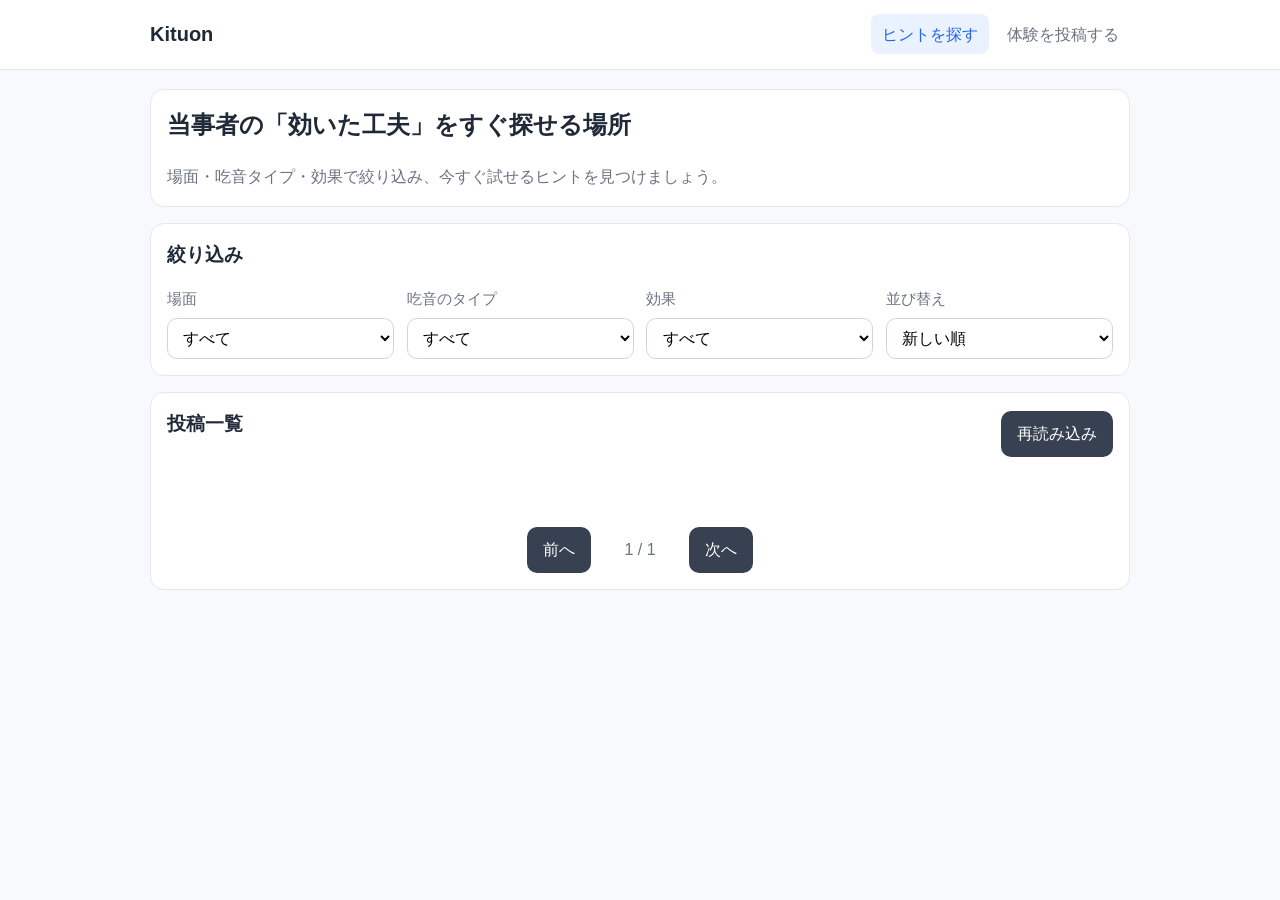
==== index.html @ 6b1cd7b8 "Create Kituon web app with Supabase integration" ====
<!doctype html>
<html lang="ja">
  <head>
    <meta charset="UTF-8" />
    <meta name="viewport" content="width=device-width, initial-scale=1.0" />
    <title>Kituon | ヒントを探す</title>
    <link rel="stylesheet" href="./styles.css" />
  </head>
  <body>
    <header class="site-header">
      <div class="container header-inner">
        <h1 class="logo">Kituon</h1>
        <nav class="nav">
          <a class="nav-link active" href="./index.html">ヒントを探す</a>
          <a class="nav-link" href="./submit.html">体験を投稿する</a>
        </nav>
      </div>
    </header>

    <main class="container page">
      <section class="intro card">
        <h2>当事者の「効いた工夫」をすぐ探せる場所</h2>
        <p>
          場面・吃音タイプ・効果で絞り込み、今すぐ試せるヒントを見つけましょう。
        </p>
      </section>

      <section class="card">
        <h3>絞り込み</h3>
        <div class="filters">
          <label class="field">
            <span>場面</span>
            <select id="filterSituation">
              <option value="">すべて</option>
            </select>
          </label>
          <label class="field">
            <span>吃音のタイプ</span>
            <select id="filterType">
              <option value="">すべて</option>
            </select>
          </label>
          <label class="field">
            <span>効果</span>
            <select id="filterEffect">
              <option value="">すべて</option>
            </select>
          </label>
          <label class="field">
            <span>並び替え</span>
            <select id="sortOrder">
              <option value="newest">新しい順</option>
              <option value="oldest">古い順</option>
              <option value="effect_desc">効果が高い順</option>
            </select>
          </label>
        </div>
      </section>

      <section class="card">
        <div class="list-header">
          <h3>投稿一覧</h3>
          <button id="reloadButton" class="button button-secondary" type="button">
            再読み込み
          </button>
        </div>
        <p id="statusMessage" class="status-message" aria-live="polite"></p>
        <div id="tipsList" class="tips-list"></div>
        <div class="pagination">
          <button id="prevPageButton" class="button button-secondary" type="button">
            前へ
          </button>
          <span id="pageInfo" class="page-info">1 / 1</span>
          <button id="nextPageButton" class="button button-secondary" type="button">
            次へ
          </button>
        </div>
      </section>
    </main>

    <script src="./js/config.js"></script>
    <script type="module" src="./js/list.js"></script>
  </body>
</html>
---- styles.css ----
:root {
  --bg: #f7f9fc;
  --card: #ffffff;
  --text: #1f2937;
  --muted: #6b7280;
  --line: #e5e7eb;
  --primary: #2563eb;
  --primary-strong: #1d4ed8;
}

* {
  box-sizing: border-box;
}

body {
  margin: 0;
  font-family: -apple-system, BlinkMacSystemFont, "Segoe UI", sans-serif;
  background: var(--bg);
  color: var(--text);
  line-height: 1.6;
}

.container {
  width: min(100% - 2rem, 980px);
  margin-inline: auto;
}

.site-header {
  background: var(--card);
  border-bottom: 1px solid var(--line);
  position: sticky;
  top: 0;
  z-index: 10;
}

.header-inner {
  display: flex;
  align-items: center;
  justify-content: space-between;
  gap: 1rem;
  padding: 0.9rem 0;
}

.logo {
  margin: 0;
  font-size: 1.25rem;
}

.nav {
  display: flex;
  gap: 0.4rem;
}

.nav-link {
  text-decoration: none;
  color: var(--muted);
  padding: 0.45rem 0.7rem;
  border-radius: 8px;
}

.nav-link.active {
  color: var(--primary);
  background: #eaf1ff;
}

.page {
  padding: 1.2rem 0 2.2rem;
  display: grid;
  gap: 1rem;
}

.card {
  background: var(--card);
  border: 1px solid var(--line);
  border-radius: 14px;
  padding: 1rem;
}

.card h2,
.card h3 {
  margin-top: 0;
}

.intro p {
  margin-bottom: 0;
  color: var(--muted);
}

.filters,
.form {
  display: grid;
  gap: 0.8rem;
}

.field {
  display: grid;
  gap: 0.35rem;
}

.field span {
  font-size: 0.92rem;
  color: var(--muted);
}

input,
select,
textarea,
.button {
  font: inherit;
}

select,
textarea {
  width: 100%;
  border: 1px solid #d1d5db;
  border-radius: 10px;
  padding: 0.65rem 0.7rem;
  background: #fff;
}

textarea {
  resize: vertical;
}

.button {
  width: fit-content;
  border: none;
  border-radius: 10px;
  padding: 0.65rem 1rem;
  color: #fff;
  background: var(--primary);
  cursor: pointer;
}

.button:hover {
  background: var(--primary-strong);
}

.button:disabled {
  opacity: 0.65;
  cursor: not-allowed;
}

.button-secondary {
  background: #374151;
}

.button-secondary:hover {
  background: #1f2937;
}

.list-header {
  display: flex;
  justify-content: space-between;
  align-items: center;
  gap: 0.8rem;
}

.status-message {
  min-height: 1.3rem;
  color: var(--muted);
}

.tips-list {
  display: grid;
  gap: 0.75rem;
}

.tip-item {
  border: 1px solid var(--line);
  border-radius: 12px;
  padding: 0.85rem;
  background: #fff;
}

.tip-meta {
  display: flex;
  flex-wrap: wrap;
  gap: 0.35rem;
  margin-bottom: 0.45rem;
}

.tag {
  border-radius: 999px;
  font-size: 0.77rem;
  padding: 0.2rem 0.6rem;
  background: #f3f4f6;
  color: #374151;
}

.tip-text {
  margin: 0;
  white-space: pre-wrap;
}

.tip-report-button {
  margin-top: 0.7rem;
}

.button-danger {
  background: #dc2626;
}

.button-danger:hover {
  background: #b91c1c;
}

.pagination {
  margin-top: 1rem;
  display: flex;
  justify-content: center;
  align-items: center;
  gap: 0.8rem;
}

.page-info {
  min-width: 4.5rem;
  text-align: center;
  color: var(--muted);
}

@media (min-width: 760px) {
  .filters {
    grid-template-columns: repeat(4, 1fr);
  }
}

@media (max-width: 520px) {
  .header-inner {
    flex-direction: column;
    align-items: flex-start;
  }

  .list-header {
    align-items: flex-start;
    flex-direction: column;
  }
}
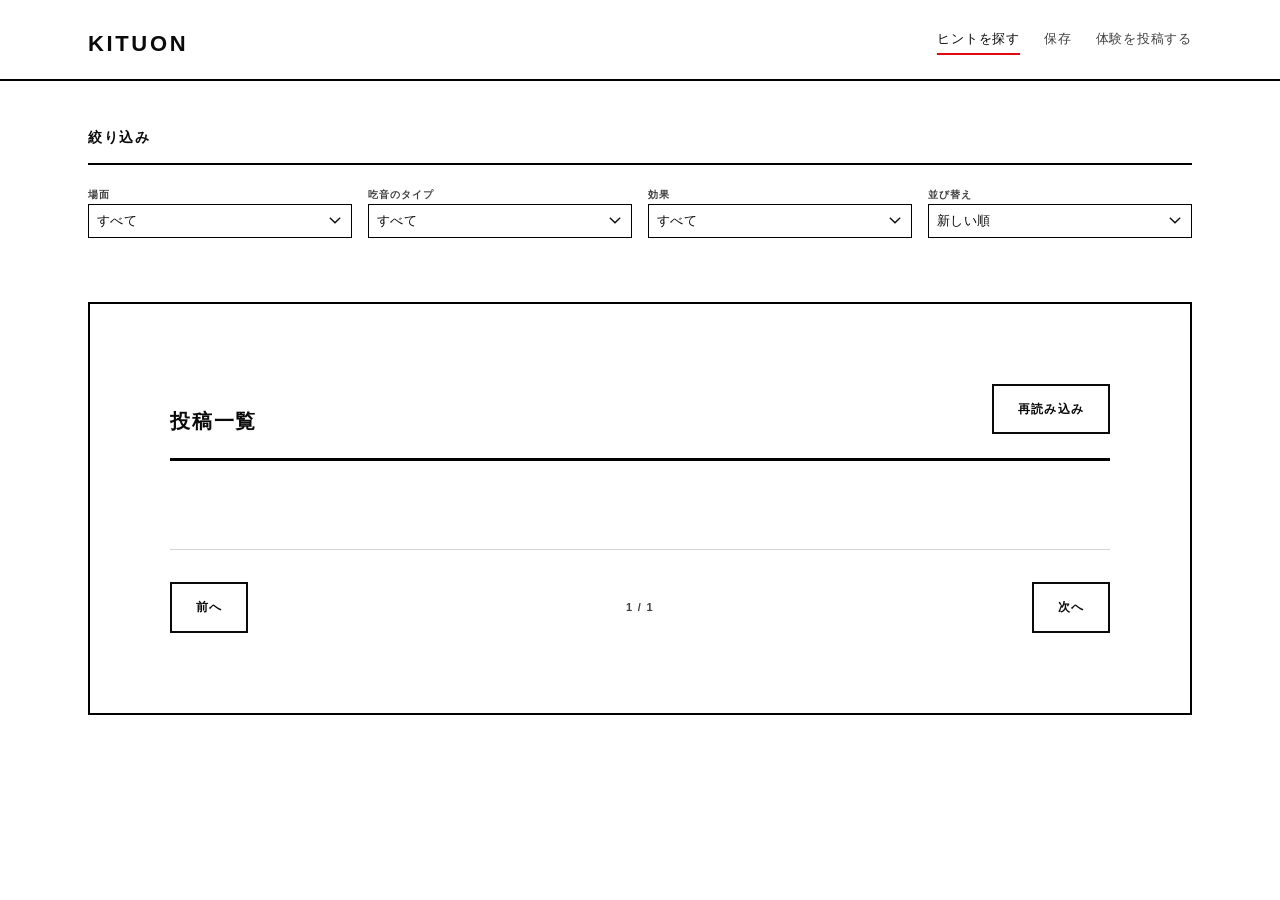
==== commit 7575ec11: "0409-1" ====
--- a/index.html
+++ b/index.html
@@ -12,20 +12,14 @@
         <h1 class="logo">Kituon</h1>
         <nav class="nav">
           <a class="nav-link active" href="./index.html">ヒントを探す</a>
+          <a class="nav-link" href="./saved.html">保存</a>
           <a class="nav-link" href="./submit.html">体験を投稿する</a>
         </nav>
       </div>
     </header>
 
-    <main class="container page">
-      <section class="intro card">
-        <h2>当事者の「効いた工夫」をすぐ探せる場所</h2>
-        <p>
-          場面・吃音タイプ・効果で絞り込み、今すぐ試せるヒントを見つけましょう。
-        </p>
-      </section>
-
-      <section class="card">
+    <main class="container page page--home">
+      <section class="card card--filters">
         <h3>絞り込み</h3>
         <div class="filters">
           <label class="field">
@@ -57,7 +51,7 @@
         </div>
       </section>
 
-      <section class="card">
+      <section class="card card--main" id="tips">
         <div class="list-header">
           <h3>投稿一覧</h3>
           <button id="reloadButton" class="button button-secondary" type="button">
--- a/styles.css
+++ b/styles.css
@@ -1,105 +1,265 @@
+/* Swiss / International Typographic Style — white field, grid, typographic hierarchy */
+
 :root {
-  --bg: #f7f9fc;
-  --card: #ffffff;
-  --text: #1f2937;
-  --muted: #6b7280;
-  --line: #e5e7eb;
-  --primary: #2563eb;
-  --primary-strong: #1d4ed8;
-}
-
-* {
+  --white: #ffffff;
+  --black: #0a0a0a;
+  --gray-600: #404040;
+  --gray-400: #737373;
+  --line: #000000;
+  --line-subtle: #d4d4d4;
+  --accent: #e30613;
+  --space-unit: 0.5rem;
+  --space-1: calc(var(--space-unit) * 1);
+  --space-2: calc(var(--space-unit) * 2);
+  --space-3: calc(var(--space-unit) * 3);
+  --space-4: calc(var(--space-unit) * 4);
+  --space-6: calc(var(--space-unit) * 6);
+  --max-width: 72rem;
+  --font-sans: "Helvetica Neue", Helvetica, Arial, system-ui, sans-serif;
+}
+
+*,
+*::before,
+*::after {
   box-sizing: border-box;
 }
 
+html {
+  font-size: 100%;
+  -webkit-font-smoothing: antialiased;
+}
+
 body {
   margin: 0;
-  font-family: -apple-system, BlinkMacSystemFont, "Segoe UI", sans-serif;
-  background: var(--bg);
-  color: var(--text);
-  line-height: 1.6;
+  font-family: var(--font-sans);
+  font-size: 1rem;
+  line-height: 1.5;
+  letter-spacing: 0.01em;
+  background: var(--white);
+  color: var(--black);
 }
 
 .container {
-  width: min(100% - 2rem, 980px);
+  width: 100%;
+  max-width: var(--max-width);
   margin-inline: auto;
-}
-
+  padding-inline: var(--space-3);
+}
+
+/* —— Header —— */
 .site-header {
-  background: var(--card);
-  border-bottom: 1px solid var(--line);
   position: sticky;
   top: 0;
   z-index: 10;
+  background: var(--white);
+  border-bottom: 2px solid var(--line);
 }
 
 .header-inner {
-  display: flex;
-  align-items: center;
-  justify-content: space-between;
-  gap: 1rem;
-  padding: 0.9rem 0;
+  display: grid;
+  grid-template-columns: 1fr auto;
+  align-items: end;
+  gap: var(--space-3) var(--space-4);
+  padding-block: var(--space-3);
 }
 
 .logo {
   margin: 0;
-  font-size: 1.25rem;
+  font-size: clamp(1.125rem, 2.5vw, 1.375rem);
+  font-weight: 700;
+  letter-spacing: 0.12em;
+  text-transform: uppercase;
+  line-height: 1;
 }
 
 .nav {
   display: flex;
-  gap: 0.4rem;
+  flex-wrap: wrap;
+  align-items: flex-end;
+  justify-content: flex-end;
+  gap: 0 var(--space-3);
+  row-gap: var(--space-1);
 }
 
 .nav-link {
   text-decoration: none;
-  color: var(--muted);
-  padding: 0.45rem 0.7rem;
-  border-radius: 8px;
+  color: var(--gray-600);
+  font-size: 0.8125rem;
+  font-weight: 500;
+  letter-spacing: 0.06em;
+  text-transform: uppercase;
+  padding-block: var(--space-1);
+  border-bottom: 2px solid transparent;
+  line-height: 1;
+}
+
+.nav-link:hover {
+  color: var(--black);
+  border-bottom-color: var(--line-subtle);
 }
 
 .nav-link.active {
-  color: var(--primary);
-  background: #eaf1ff;
-}
-
+  color: var(--black);
+  border-bottom-color: var(--accent);
+}
+
+/* —— Page grid —— */
 .page {
-  padding: 1.2rem 0 2.2rem;
-  display: grid;
-  gap: 1rem;
-}
-
+  padding-block: var(--space-4) var(--space-6);
+  display: flex;
+  flex-direction: column;
+  gap: 0;
+}
+
+.page--home {
+  padding-top: var(--space-2);
+}
+
+/* トップの絞り込みブロックのみコンパクト化（投稿フォームの select はそのまま） */
+.card--filters {
+  padding-block: var(--space-2) var(--space-3);
+}
+
+.card--filters h3 {
+  margin-bottom: var(--space-2);
+  padding-bottom: var(--space-2);
+}
+
+.card--filters .filters {
+  gap: var(--space-2);
+}
+
+.card--filters .field {
+  gap: 0.2rem;
+}
+
+.card--filters .field span {
+  font-size: 0.625rem;
+  letter-spacing: 0.09em;
+}
+
+.card--filters select {
+  font-size: 0.8125rem;
+  padding-block: 0.4rem;
+  padding-inline-start: var(--space-1);
+  padding-inline-end: 2.35rem;
+  min-height: 2.125rem;
+  line-height: 1.35;
+  background-size: 12px 7px;
+  background-position: right 0.65rem center;
+}
+
+/* トップページ：投稿一覧をメインコンテンツとして強調 */
+.card.card--main {
+  scroll-margin-top: var(--space-3);
+  margin-top: var(--space-4);
+  padding-block: 80px;
+  padding-inline: 80px;
+  border: 2px solid var(--line);
+  border-bottom: 2px solid var(--line);
+  background: var(--white);
+}
+
+.card.card--main .list-header {
+  padding-bottom: var(--space-3);
+  margin-bottom: var(--space-4);
+  border-bottom-width: 3px;
+}
+
+.card.card--main .list-header h3 {
+  font-size: clamp(1rem, 2.2vw, 1.25rem);
+  letter-spacing: 0.09em;
+}
+
+.card.card--main .status-message {
+  font-size: 0.875rem;
+  margin-bottom: var(--space-4);
+}
+
+.card.card--main .tip-item {
+  padding-block: var(--space-4);
+}
+
+.card.card--main .tip-text {
+  font-size: 1rem;
+  line-height: 1.7;
+}
+
+.card.card--main .pagination {
+  margin-top: var(--space-5);
+  padding-top: var(--space-4);
+}
+
+/* Sections as horizontal bands with rules */
 .card {
-  background: var(--card);
-  border: 1px solid var(--line);
-  border-radius: 14px;
-  padding: 1rem;
-}
-
-.card h2,
+  background: var(--white);
+  border: none;
+  border-bottom: 1px solid var(--line-subtle);
+  border-radius: 0;
+  padding: var(--space-4) 0;
+  margin: 0;
+}
+
+.card:first-of-type {
+  border-top: none;
+  border-bottom: none;
+}
+
 .card h3 {
-  margin-top: 0;
+  margin: 0 0 var(--space-3);
+  font-weight: 800;
+  letter-spacing: 0.11em;
+  text-transform: uppercase;
+  font-size: clamp(0.8125rem, 1.1vw, 0.9375rem);
+  line-height: 1.25;
+  color: var(--black);
+  padding-bottom: var(--space-2);
+  border-bottom: 2px solid var(--line);
+  max-width: 100%;
+}
+
+.intro.card h2 {
+  margin: 0 0 var(--space-3);
+  font-size: clamp(1.375rem, 3.2vw, 2rem);
+  font-weight: 700;
+  line-height: 1.15;
+  letter-spacing: -0.02em;
+  text-transform: none;
+  color: var(--black);
+  padding-bottom: var(--space-3);
+  border-bottom: 2px solid var(--line);
+  max-width: 20em;
 }
 
 .intro p {
-  margin-bottom: 0;
-  color: var(--muted);
-}
-
+  margin: 0;
+  max-width: 42rem;
+  font-size: 0.9375rem;
+  line-height: 1.65;
+  color: var(--gray-600);
+  font-weight: 400;
+  letter-spacing: 0;
+}
+
+/* —— Forms —— */
 .filters,
 .form {
   display: grid;
-  gap: 0.8rem;
+  gap: var(--space-3);
 }
 
 .field {
   display: grid;
-  gap: 0.35rem;
+  gap: var(--space-1);
 }
 
 .field span {
-  font-size: 0.92rem;
-  color: var(--muted);
+  font-size: 0.6875rem;
+  font-weight: 600;
+  letter-spacing: 0.1em;
+  text-transform: uppercase;
+  color: var(--gray-600);
+  line-height: 1.2;
 }
 
 input,
@@ -107,132 +267,324 @@
 textarea,
 .button {
   font: inherit;
+  font-size: 0.9375rem;
+  letter-spacing: 0.02em;
 }
 
 select,
 textarea {
   width: 100%;
-  border: 1px solid #d1d5db;
-  border-radius: 10px;
-  padding: 0.65rem 0.7rem;
-  background: #fff;
+  margin: 0;
+  border: 1px solid var(--line);
+  border-radius: 0;
+  background: var(--white);
+  color: var(--black);
+  line-height: 1.4;
+}
+
+/*
+ * ネイティブ select の矢印は OS 依存で padding が効かないことが多い。
+ * appearance: none + 背景SVGで矢印位置を制御し、右端から確実に余白を取る。
+ */
+select {
+  -webkit-appearance: none;
+  -moz-appearance: none;
+  appearance: none;
+  padding-block: var(--space-2);
+  padding-inline-start: var(--space-2);
+  padding-inline-end: 3rem;
+  min-height: 2.75rem;
+  cursor: pointer;
+  background-color: var(--white);
+  background-image: url("data:image/svg+xml,%3Csvg xmlns='http://www.w3.org/2000/svg' width='14' height='9' viewBox='0 0 14 9' fill='none'%3E%3Cpath stroke='%230a0a0a' stroke-width='1.75' stroke-linecap='square' stroke-linejoin='miter' d='M1 1.5L7 7.5 13 1.5'/%3E%3C/svg%3E");
+  background-repeat: no-repeat;
+  background-position: right 1rem center;
+  background-size: 14px 9px;
+}
+
+select::-ms-expand {
+  display: none;
 }
 
 textarea {
+  padding: var(--space-2) var(--space-2);
   resize: vertical;
+  min-height: 8rem;
+}
+
+select:focus,
+textarea:focus {
+  outline: 2px solid var(--black);
+  outline-offset: 1px;
 }
 
 .button {
   width: fit-content;
+  border: 2px solid var(--black);
+  border-radius: 0;
+  padding: var(--space-2) var(--space-3);
+  color: var(--white);
+  background: var(--black);
+  cursor: pointer;
+  font-size: 0.75rem;
+  font-weight: 600;
+  letter-spacing: 0.1em;
+  text-transform: uppercase;
+  line-height: 1.2;
+}
+
+.button:hover:not(:disabled) {
+  background: var(--white);
+  color: var(--black);
+}
+
+.button:disabled {
+  opacity: 0.45;
+  cursor: not-allowed;
+}
+
+.button-secondary {
+  background: var(--white);
+  color: var(--black);
+}
+
+.button-secondary:hover:not(:disabled) {
+  background: var(--black);
+  color: var(--white);
+}
+
+/* —— List —— */
+.list-header {
+  display: grid;
+  grid-template-columns: 1fr auto;
+  align-items: end;
+  gap: var(--space-2) var(--space-3);
+  padding-bottom: var(--space-2);
+  margin-bottom: var(--space-3);
+  border-bottom: 2px solid var(--line);
+}
+
+.list-header h3 {
+  margin: 0;
+  padding-bottom: 0;
+  border-bottom: none;
+  font-size: clamp(0.8125rem, 1.1vw, 0.9375rem);
+  font-weight: 800;
+  letter-spacing: 0.11em;
+}
+
+.status-message {
+  min-height: 1.5rem;
+  margin: 0 0 var(--space-3);
+  font-size: 0.8125rem;
+  color: var(--gray-600);
+  letter-spacing: 0.02em;
+}
+
+.tips-list {
+  display: flex;
+  flex-direction: column;
+  gap: 0;
+}
+
+.tip-item {
   border: none;
-  border-radius: 10px;
-  padding: 0.65rem 1rem;
-  color: #fff;
-  background: var(--primary);
+  border-bottom: 1px solid var(--line-subtle);
+  border-radius: 0;
+  padding: var(--space-3) 0;
+  background: var(--white);
+}
+
+.tip-item:first-child {
+  border-top: 1px solid var(--line-subtle);
+}
+
+.tip-item-top {
+  display: flex;
+  align-items: flex-start;
+  justify-content: space-between;
+  gap: var(--space-2);
+  margin-bottom: var(--space-2);
+}
+
+.tip-item-top .tip-meta {
+  margin-bottom: 0;
+  flex: 1;
+  min-width: 0;
+}
+
+.tip-bookmark {
+  flex-shrink: 0;
+  display: inline-flex;
+  align-items: center;
+  justify-content: center;
+  width: 2.5rem;
+  height: 2.5rem;
+  padding: 0;
+  border: 1px solid transparent;
+  border-radius: 0;
+  background: transparent;
+  color: var(--gray-600);
   cursor: pointer;
-}
-
-.button:hover {
-  background: var(--primary-strong);
-}
-
-.button:disabled {
-  opacity: 0.65;
-  cursor: not-allowed;
-}
-
-.button-secondary {
-  background: #374151;
-}
-
-.button-secondary:hover {
-  background: #1f2937;
-}
-
-.list-header {
-  display: flex;
-  justify-content: space-between;
-  align-items: center;
-  gap: 0.8rem;
-}
-
-.status-message {
-  min-height: 1.3rem;
-  color: var(--muted);
-}
-
-.tips-list {
-  display: grid;
-  gap: 0.75rem;
-}
-
-.tip-item {
-  border: 1px solid var(--line);
-  border-radius: 12px;
-  padding: 0.85rem;
-  background: #fff;
+  transition: color 0.12s ease, border-color 0.12s ease;
+}
+
+.tip-bookmark:hover {
+  border-color: var(--line-subtle);
+  color: var(--black);
+}
+
+.tip-bookmark--saved {
+  color: var(--accent);
+}
+
+.tip-bookmark--saved:hover {
+  color: var(--black);
+}
+
+.tip-bookmark-icon {
+  display: block;
+  width: 1.125rem;
+  height: 1.125rem;
+  flex-shrink: 0;
+  overflow: visible;
+  pointer-events: none;
 }
 
 .tip-meta {
   display: flex;
   flex-wrap: wrap;
-  gap: 0.35rem;
-  margin-bottom: 0.45rem;
+  align-items: flex-start;
+  gap: var(--space-1) var(--space-2);
+  margin-bottom: 0;
 }
 
 .tag {
-  border-radius: 999px;
-  font-size: 0.77rem;
-  padding: 0.2rem 0.6rem;
-  background: #f3f4f6;
-  color: #374151;
+  border-radius: 0;
+  font-size: 0.625rem;
+  font-weight: 600;
+  letter-spacing: 0.08em;
+  text-transform: uppercase;
+  padding: var(--space-1) var(--space-2);
+  background: var(--white);
+  color: var(--black);
+  border: 1px solid var(--line);
+  line-height: 1.2;
 }
 
 .tip-text {
   margin: 0;
+  max-width: 48rem;
   white-space: pre-wrap;
+  font-size: 0.9375rem;
+  line-height: 1.65;
+  color: var(--black);
+  letter-spacing: 0.01em;
 }
 
 .tip-report-button {
-  margin-top: 0.7rem;
-}
-
-.button-danger {
-  background: #dc2626;
-}
-
-.button-danger:hover {
-  background: #b91c1c;
-}
-
+  margin-top: var(--space-2);
+  padding: 0;
+  border: none;
+  background: none;
+  font: inherit;
+  font-size: 0.6875rem;
+  font-weight: 500;
+  letter-spacing: 0.06em;
+  text-transform: uppercase;
+  color: var(--gray-400);
+  text-decoration: none;
+  border-bottom: 1px solid var(--line-subtle);
+  cursor: pointer;
+  width: fit-content;
+  line-height: 1.4;
+}
+
+.tip-report-button:hover:not(:disabled) {
+  color: var(--black);
+  border-bottom-color: var(--black);
+}
+
+.tip-report-button:disabled {
+  cursor: default;
+  border-bottom-color: transparent;
+  opacity: 0.5;
+}
+
+/* —— Pagination —— */
 .pagination {
-  margin-top: 1rem;
-  display: flex;
-  justify-content: center;
+  margin-top: var(--space-4);
+  padding-top: var(--space-3);
+  border-top: 1px solid var(--line-subtle);
+  display: grid;
+  grid-template-columns: 1fr auto 1fr;
   align-items: center;
-  gap: 0.8rem;
+  gap: var(--space-2);
+}
+
+.pagination .button-secondary:first-of-type {
+  justify-self: start;
+}
+
+.pagination .button-secondary:last-of-type {
+  justify-self: end;
 }
 
 .page-info {
-  min-width: 4.5rem;
+  font-size: 0.6875rem;
+  font-weight: 600;
+  letter-spacing: 0.12em;
+  text-transform: uppercase;
   text-align: center;
-  color: var(--muted);
-}
-
-@media (min-width: 760px) {
+  color: var(--gray-600);
+  line-height: 1;
+}
+
+@media (min-width: 48rem) {
   .filters {
     grid-template-columns: repeat(4, 1fr);
-  }
-}
-
-@media (max-width: 520px) {
+    align-items: end;
+  }
+
+  .filters .field:last-child {
+    grid-column: 1 / -1;
+  }
+}
+
+@media (min-width: 64rem) {
+  .filters .field:last-child {
+    grid-column: auto;
+  }
+}
+
+@media (max-width: 32rem) {
   .header-inner {
-    flex-direction: column;
-    align-items: flex-start;
+    grid-template-columns: 1fr;
+    align-items: start;
+  }
+
+  .nav {
+    justify-content: flex-start;
   }
 
   .list-header {
-    align-items: flex-start;
-    flex-direction: column;
-  }
-}
+    grid-template-columns: 1fr;
+    align-items: start;
+  }
+
+  .pagination {
+    grid-template-columns: 1fr;
+    justify-items: stretch;
+  }
+
+  .pagination .button-secondary:first-of-type,
+  .pagination .button-secondary:last-of-type {
+    justify-self: stretch;
+    width: 100%;
+    text-align: center;
+  }
+
+  .page-info {
+    order: -1;
+  }
+}
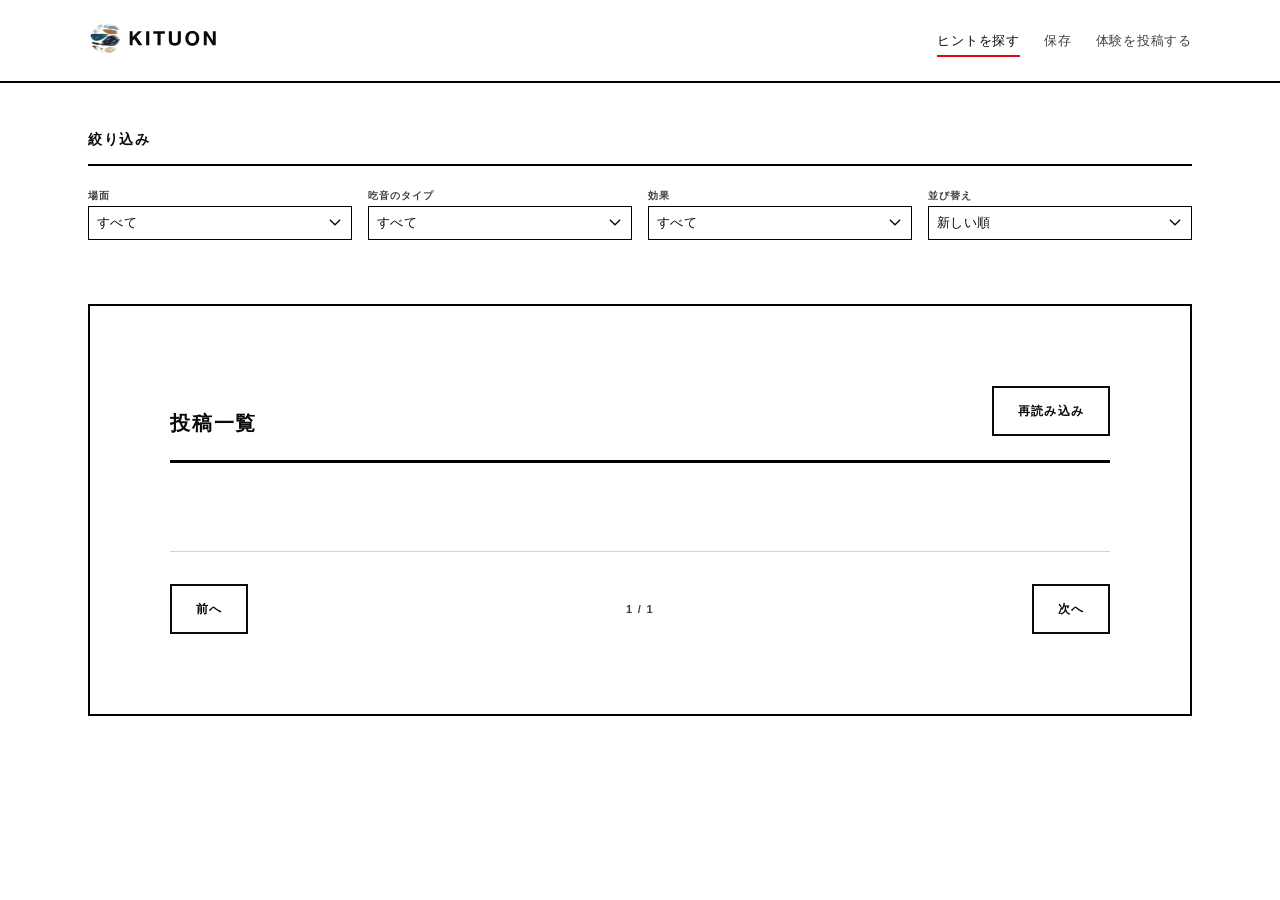
==== commit 7c9feae2: "各種画像設定" ====
--- a/index.html
+++ b/index.html
@@ -3,13 +3,67 @@
   <head>
     <meta charset="UTF-8" />
     <meta name="viewport" content="width=device-width, initial-scale=1.0" />
-    <title>Kituon | ヒントを探す</title>
+    <meta
+      name="google-site-verification"
+      content="SnHosxSD9A353iPP-V6j84MQLi_pBpFR--piAEBz0Ek"
+    />
+    <title>Kituon | 吃音当事者のヒント共有サイト</title>
+    <meta name="description" content="吃音（どもり）当事者が「試して効いた方法」を共有するサイト。場面・吃音タイプ・効果で絞り込んで、自分に合ったヒントを探せます。" />
+    <meta name="robots" content="index, follow, max-image-preview:large" />
+    <meta name="googlebot" content="max-snippet:-1, max-image-preview:large, max-video-preview:-1" />
+    <link rel="canonical" href="https://kituon.vercel.app/" />
+
+    <!-- OGP -->
+    <meta property="og:type" content="website" />
+    <meta property="og:url" content="https://kituon.vercel.app/" />
+    <meta property="og:title" content="Kituon | 吃音当事者のヒント共有サイト" />
+    <meta property="og:description" content="吃音（どもり）当事者が「試して効いた方法」を共有するサイト。場面・吃音タイプ・効果で絞り込んで、自分に合ったヒントを探せます。" />
+    <meta property="og:locale" content="ja_JP" />
+    <meta property="og:site_name" content="Kituon" />
+    <meta property="og:image" content="https://kituon.vercel.app/ogp.jpg" />
+    <meta property="og:image:width" content="1200" />
+    <meta property="og:image:height" content="630" />
+
+    <!-- Twitter Card -->
+    <meta name="twitter:card" content="summary" />
+    <meta name="twitter:title" content="Kituon | 吃音当事者のヒント共有サイト" />
+    <meta name="twitter:description" content="吃音（どもり）当事者が「試して効いた方法」を共有するサイト。場面・吃音タイプ・効果で絞り込んで、自分に合ったヒントを探せます。" />
+    <meta name="twitter:image" content="https://kituon.vercel.app/ogp.jpg" />
+
+    <!-- Favicon -->
+    <link rel="icon" type="image/svg+xml" href="/favicon.svg" />
+    <link rel="apple-touch-icon" href="/apple-touch-icon.png" />
+
+    <!-- Preconnect -->
+    <link rel="preconnect" href="https://flmdxstvbfqxidxuczts.supabase.co" />
+    <link rel="preconnect" href="https://www.googletagmanager.com" />
+
+    <!-- 構造化データ -->
+    <script type="application/ld+json">
+    {
+      "@context": "https://schema.org",
+      "@type": "WebSite",
+      "name": "Kituon",
+      "url": "https://kituon.vercel.app/",
+      "description": "吃音（どもり）当事者が「試して効いた方法」を共有するサイト",
+      "inLanguage": "ja",
+      "potentialAction": {
+        "@type": "SearchAction",
+        "target": "https://kituon.vercel.app/"
+      }
+    }
+    </script>
+
     <link rel="stylesheet" href="./styles.css" />
   </head>
   <body>
     <header class="site-header">
       <div class="container header-inner">
-        <h1 class="logo">Kituon</h1>
+        <h1 class="logo">
+          <a class="logo-link" href="./index.html" aria-label="Kituon トップページへ">
+            <img class="logo-image" src="./logo.svg" alt="Kituon" />
+          </a>
+        </h1>
         <nav class="nav">
           <a class="nav-link active" href="./index.html">ヒントを探す</a>
           <a class="nav-link" href="./saved.html">保存</a>
@@ -73,6 +127,7 @@
     </main>
 
     <script src="./js/config.js"></script>
+    <script src="./js/analytics.js"></script>
     <script type="module" src="./js/list.js"></script>
   </body>
 </html>
--- a/styles.css
+++ b/styles.css
@@ -70,6 +70,19 @@
   letter-spacing: 0.12em;
   text-transform: uppercase;
   line-height: 1;
+}
+
+.logo-link {
+  display: inline-flex;
+  align-items: center;
+  color: inherit;
+  text-decoration: none;
+}
+
+.logo-image {
+  display: block;
+  width: auto;
+  height: clamp(1.6rem, 4vw, 1.8rem);
 }
 
 .nav {
